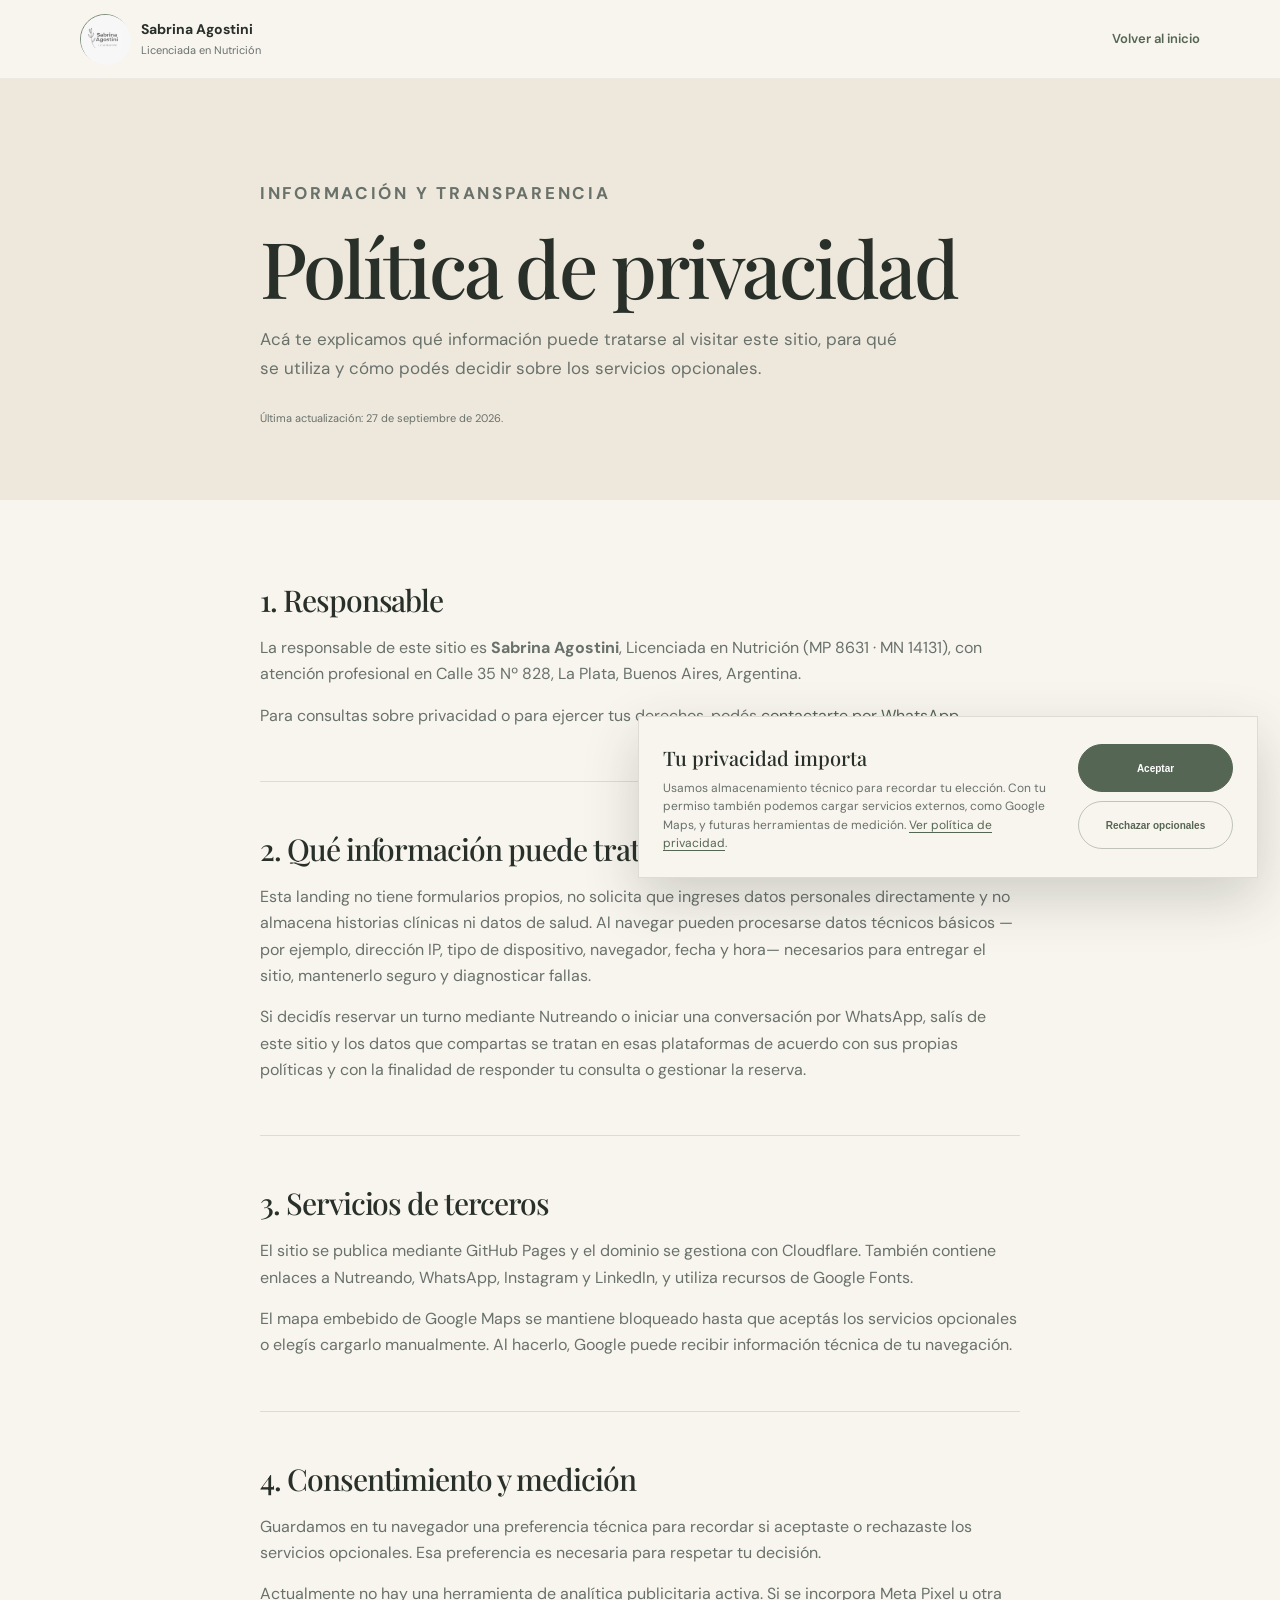
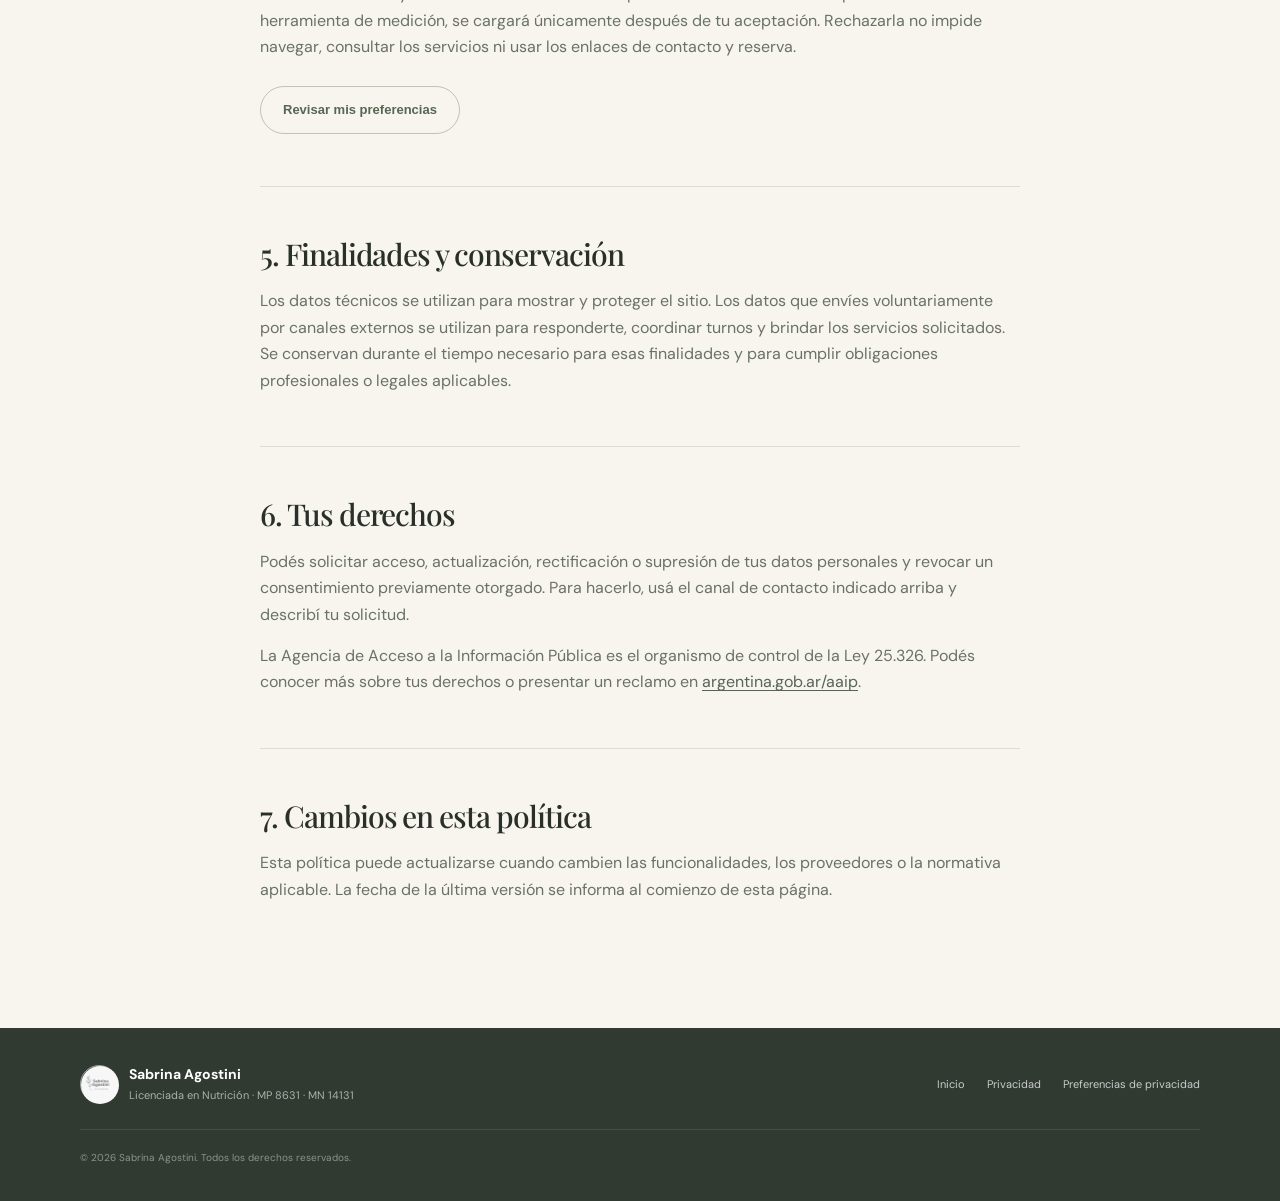
==== privacidad.html @ 87dbe58c "Add privacy page and consent controls" ====
<!doctype html>
<html lang="es-AR">
  <head>
    <meta charset="utf-8">
    <meta name="viewport" content="width=device-width,initial-scale=1">
    <title>Política de privacidad | Sabrina Agostini Nutrición</title>
    <meta name="description" content="Información sobre privacidad, datos personales y preferencias de medición del sitio de Sabrina Agostini Nutrición.">
    <meta name="robots" content="index,follow">
    <meta name="theme-color" content="#7d8f7b">
    <link rel="canonical" href="https://sabrinaagostininutricion.com.ar/privacidad.html">
    <link rel="icon" href="/assets/images/logo-gris.jpeg?v=1" type="image/jpeg">
    <link rel="preconnect" href="https://fonts.googleapis.com">
    <link rel="preconnect" href="https://fonts.gstatic.com" crossorigin>
    <link rel="preload" as="style" href="https://fonts.googleapis.com/css2?family=DM+Sans:wght@400;500;600;700&family=Playfair+Display:wght@500;600&display=swap">
    <link href="https://fonts.googleapis.com/css2?family=DM+Sans:wght@400;500;600;700&family=Playfair+Display:wght@500;600&display=swap" rel="stylesheet" media="print" onload="this.media='all'">
    <noscript><link href="https://fonts.googleapis.com/css2?family=DM+Sans:wght@400;500;600;700&family=Playfair+Display:wght@500;600&display=swap" rel="stylesheet"></noscript>
    <link rel="stylesheet" href="css/style.css?v=0.3.0">
  </head>
  <body>
    <header class="site-header">
      <div class="container nav">
        <a class="brand" href="index.html"><span class="brand-mark"><img class="brand-logo" src="assets/images/logo-gris-160.webp" alt="Sabrina Agostini" width="160" height="160"></span><span><strong>Sabrina Agostini</strong><small>Licenciada en Nutrición</small></span></a>
        <a class="privacy-back" href="index.html">Volver al inicio</a>
      </div>
    </header>

    <main class="privacy-page">
      <section class="privacy-hero"><div class="container privacy-container"><p class="eyebrow">Información y transparencia</p><h1>Política de privacidad</h1><p>Acá te explicamos qué información puede tratarse al visitar este sitio, para qué se utiliza y cómo podés decidir sobre los servicios opcionales.</p><small>Última actualización: 27 de septiembre de 2026.</small></div></section>

      <section class="privacy-content"><div class="container privacy-container">
        <article>
          <h2>1. Responsable</h2>
          <p>La responsable de este sitio es <strong>Sabrina Agostini</strong>, Licenciada en Nutrición (MP 8631 · MN 14131), con atención profesional en Calle 35 Nº 828, La Plata, Buenos Aires, Argentina.</p>
          <p>Para consultas sobre privacidad o para ejercer tus derechos, podés <a href="https://wa.me/5492804634763?text=Hola%2C%20quisiera%20realizar%20una%20consulta%20sobre%20mis%20datos%20personales." target="_blank" rel="noopener noreferrer">contactarte por WhatsApp</a>.</p>
        </article>

        <article>
          <h2>2. Qué información puede tratarse</h2>
          <p>Esta landing no tiene formularios propios, no solicita que ingreses datos personales directamente y no almacena historias clínicas ni datos de salud. Al navegar pueden procesarse datos técnicos básicos —por ejemplo, dirección IP, tipo de dispositivo, navegador, fecha y hora— necesarios para entregar el sitio, mantenerlo seguro y diagnosticar fallas.</p>
          <p>Si decidís reservar un turno mediante Nutreando o iniciar una conversación por WhatsApp, salís de este sitio y los datos que compartas se tratan en esas plataformas de acuerdo con sus propias políticas y con la finalidad de responder tu consulta o gestionar la reserva.</p>
        </article>

        <article>
          <h2>3. Servicios de terceros</h2>
          <p>El sitio se publica mediante GitHub Pages y el dominio se gestiona con Cloudflare. También contiene enlaces a Nutreando, WhatsApp, Instagram y LinkedIn, y utiliza recursos de Google Fonts.</p>
          <p>El mapa embebido de Google Maps se mantiene bloqueado hasta que aceptás los servicios opcionales o elegís cargarlo manualmente. Al hacerlo, Google puede recibir información técnica de tu navegación.</p>
        </article>

        <article>
          <h2>4. Consentimiento y medición</h2>
          <p>Guardamos en tu navegador una preferencia técnica para recordar si aceptaste o rechazaste los servicios opcionales. Esa preferencia es necesaria para respetar tu decisión.</p>
          <p>Actualmente no hay una herramienta de analítica publicitaria activa. Si se incorpora Meta Pixel u otra herramienta de medición, se cargará únicamente después de tu aceptación. Rechazarla no impide navegar, consultar los servicios ni usar los enlaces de contacto y reserva.</p>
          <button class="button button-secondary privacy-settings-button" type="button" data-privacy-settings>Revisar mis preferencias</button>
        </article>

        <article>
          <h2>5. Finalidades y conservación</h2>
          <p>Los datos técnicos se utilizan para mostrar y proteger el sitio. Los datos que envíes voluntariamente por canales externos se utilizan para responderte, coordinar turnos y brindar los servicios solicitados. Se conservan durante el tiempo necesario para esas finalidades y para cumplir obligaciones profesionales o legales aplicables.</p>
        </article>

        <article>
          <h2>6. Tus derechos</h2>
          <p>Podés solicitar acceso, actualización, rectificación o supresión de tus datos personales y revocar un consentimiento previamente otorgado. Para hacerlo, usá el canal de contacto indicado arriba y describí tu solicitud.</p>
          <p>La Agencia de Acceso a la Información Pública es el organismo de control de la Ley 25.326. Podés conocer más sobre tus derechos o presentar un reclamo en <a href="https://www.argentina.gob.ar/aaip/datospersonales" target="_blank" rel="noopener noreferrer">argentina.gob.ar/aaip</a>.</p>
        </article>

        <article>
          <h2>7. Cambios en esta política</h2>
          <p>Esta política puede actualizarse cuando cambien las funcionalidades, los proveedores o la normativa aplicable. La fecha de la última versión se informa al comienzo de esta página.</p>
        </article>
      </div></section>
    </main>

    <footer class="site-footer"><div class="container footer-grid"><a class="brand footer-brand" href="index.html"><span class="brand-mark"><img class="brand-logo" src="assets/images/logo-gris-160.webp" alt="Sabrina Agostini" width="160" height="160"></span><span><strong>Sabrina Agostini</strong><small>Licenciada en Nutrición · MP 8631 · MN 14131</small></span></a><div class="footer-links"><a href="index.html">Inicio</a><a href="privacidad.html" aria-current="page">Privacidad</a><button class="footer-link-button" type="button" data-privacy-settings>Preferencias de privacidad</button></div><p>© <span id="year"></span> Sabrina Agostini. Todos los derechos reservados.</p></div></footer>
    <script src="js/main.js?v=0.3.0"></script>
  </body>
</html>
---- css/style.css ----
:root{
  --sage: #7d8f7b;
  --sage-dark: #566654;
  --sage-light: #dfe6dc;
  --cream: #f8f5ee;
  --beige: #eee8dc;
  --sand: #ded3c1;
  --ink: #283029;
  --muted: #69716b;
  --white: #fff;
  --line: rgba(40,48,41,.13);
  --serif: "Playfair Display",Georgia,serif;
  --sans: "DM Sans",Arial,sans-serif
}
*{
  box-sizing: border-box
}
html{
  scroll-behavior: smooth;
  overflow-x: hidden
}
body{
  margin: 0;
  color: var(--ink);
  background: var(--cream);
  font-family: var(--sans);
  line-height: 1.65;
  overflow-x: hidden
}
a{
  color: inherit;
  text-decoration: none
}
.container{
  width: min(1120px,calc(100% - 48px));
  margin: auto
}
.section{
  padding: 110px 0
}
.section-soft{
  background: var(--beige)
}
.site-header{
  position: sticky;
  top: 0;
  z-index: 50;
  background: rgba(248,245,238,.92);
  backdrop-filter: blur(14px);
  border-bottom: 1px solid rgba(40,48,41,.06)
}
.nav{
  min-height: 78px;
  display: flex;
  align-items: center;
  justify-content: space-between;
  gap: 28px
}
.brand{
  display: inline-flex;
  align-items: center;
  gap: 11px
}
.brand-mark{
  width: 38px;
  height: 38px;
  border: 1px solid var(--sage);
  border-radius: 50%;
  display: grid;
  place-items: center;
  font-family: var(--serif);
  color: var(--sage-dark);
  font-size: 14px
}
.brand strong,.brand small{
  display: block
}
.brand strong{
  font-size: 14px
}
.brand small{
  color: var(--muted);
  font-size: 11px
}
.main-menu{
  display: flex;
  align-items: center;
  gap: 26px;
  font-size: 13px;
  color: var(--muted)
}
.button{
  display: inline-flex;
  align-items: center;
  justify-content: center;
  min-height: 48px;
  padding: 0 22px;
  border-radius: 999px;
  background: var(--sage-dark);
  color: var(--white);
  border: 1px solid var(--sage-dark);
  font-size: 13px;
  font-weight: 600;
  transition: .2s
}
.button:hover{
  transform: translateY(-2px)
}
.button-small{
  min-height: 42px;
  padding-inline: 18px
}
.button-secondary{
  background: transparent;
  color: var(--sage-dark);
  border-color: rgba(86,102,84,.35)
}
.button-light{
  background: #fff;
  color: var(--sage-dark);
  border-color: #fff
}
.button-outline-light{
  background: transparent;
  color: #fff;
  border-color: rgba(255,255,255,.65)
}
.menu-toggle{
  display: none;
  border: 0;
  background: transparent;
  padding: 8px
}
.menu-toggle span{
  display: block;
  width: 24px;
  height: 2px;
  background: var(--ink);
  margin: 5px 0
}
.hero{
  padding-top: 90px;
  padding-bottom: 120px
}
.hero-grid{
  display: grid;
  grid-template-columns: 1.03fr .97fr;
  align-items: center;
  gap: 72px
}
.eyebrow{
  margin: 0 0 16px;
  color: var(--sage-dark);
  font-size: 11px;
  font-weight: 700;
  letter-spacing: .16em;
  text-transform: uppercase
}
h1,h2,h3{
  margin: 0
}
h1,h2{
  font-family: var(--serif);
  font-weight: 500;
  letter-spacing: -.035em
}
h1{
  font-size: clamp(52px,6vw,82px);
  line-height: .98
}
h1 em{
  display: block;
  color: var(--sage-dark);
  font-style: normal
}
h2{
  font-size: clamp(38px,4vw,56px);
  line-height: 1.06
}
.hero-text{
  max-width: 570px;
  margin: 28px 0 30px;
  color: var(--muted);
  font-size: 16px
}
.hero-actions{
  display: flex;
  gap: 12px;
  flex-wrap: wrap
}
.hero-meta{
  display: flex;
  gap: 22px;
  margin-top: 24px;
  color: var(--muted);
  font-size: 12px
}
.hero-visual{
  position: relative;
  min-height: 620px
}
.photo-placeholder{
  min-height: 620px;
  background: linear-gradient(145deg,rgba(125,143,123,.18),rgba(238,232,220,.8)),radial-gradient(circle at 70% 20%,rgba(255,255,255,.8),transparent 34%),var(--sand);
  display: grid;
  place-items: end center;
  padding-bottom: 42px;
  color: var(--sage-dark);
  text-transform: uppercase;
  letter-spacing: .12em;
  font-size: 10px
}
.floating-note{
  position: absolute;
  left: -38px;
  bottom: 38px;
  width: 270px;
  padding: 20px 22px;
  background: rgba(255,255,255,.93);
  box-shadow: 0 18px 50px rgba(40,48,41,.08)
}
.floating-note strong,.floating-note span{
  display: block
}
.floating-note strong{
  font-size: 13px
}
.floating-note span{
  font-size: 11px;
  color: var(--muted)
}
.about-grid,.clinic-grid,.faq-grid{
  display: grid;
  grid-template-columns: .9fr 1.1fr;
  gap: 90px;
  align-items: center
}
.about-photo{
  min-height: 560px
}
.about-copy{
  max-width: 560px
}
.about-copy h2{
  margin-bottom: 26px
}
.about-copy p,.pillar p,.service-card p,.audience-list p,details p{
  color: var(--muted);
  font-size: 14px
}
.credentials{
  display: flex;
  gap: 10px;
  flex-wrap: wrap;
  margin-top: 26px
}
.credentials span{
  display: inline-flex;
  padding: 7px 12px;
  border: 1px solid rgba(86,102,84,.25);
  border-radius: 999px;
  color: var(--sage-dark);
  font-size: 11px;
  font-weight: 700;
  letter-spacing: .06em
}
.social-links{
  display: flex;
  gap: 22px;
  margin-top: 28px;
  font-size: 13px;
  font-weight: 600
}
.section-heading{
  max-width: 700px;
  margin-bottom: 55px
}
.centered{
  text-align: center;
  margin-inline: auto
}
.pillars{
  display: grid;
  grid-template-columns: repeat(3,1fr);
  border-top: 1px solid var(--line)
}
.pillars article{
  padding: 32px 34px 20px 0;
  border-right: 1px solid var(--line)
}
.pillars article+article{
  padding-left: 34px
}
.pillars article:last-child{
  border-right: 0
}
.pillars span,.service-card>span{
  color: var(--sage-dark);
  font-size: 10px;
  letter-spacing: .14em;
  text-transform: uppercase;
  font-weight: 700
}
.pillars h3{
  margin: 24px 0 12px;
  font-family: var(--serif);
  font-size: 25px
}
.services-grid{
  display: grid;
  grid-template-columns: repeat(2,1fr);
  gap: 18px
}
.service-card{
  background: var(--cream);
  padding: 34px;
  display: flex;
  flex-direction: column;
  border: 1px solid rgba(40,48,41,.08)
}
.service-card.featured{
  background: var(--sage-light);
  border: 0
}
.service-card.program{
  background: var(--sage-dark);
  color: #fff;
  border: 0
}
.service-card.program>span,.service-card.program h3,.service-card.program strong,.service-card.program a{
  color: #fff
}
.service-card h3{
  margin: 18px 0 12px;
  font-family: var(--serif);
  font-size: 28px
}
.service-card p{
  margin-bottom: 6px
}
.service-card ul{
  margin: 16px 0 0;
  padding-left: 19px;
  color: var(--muted);
  font-size: 13px
}
.service-card.program ul{
  color: rgba(255,255,255,.8)
}
.service-card li+li{
  margin-top: 5px
}
.service-meta{
  margin-top: auto;
  padding-top: 28px;
  display: flex;
  justify-content: space-between;
  align-items: end;
  gap: 15px
}
.service-meta>span{
  color: var(--muted);
  font-size: 11px
}
.service-card.program .service-meta>span{
  color: rgba(255,255,255,.72)
}
.service-card strong{
  font-family: var(--serif);
  font-size: 30px;
  color: var(--sage-dark);
  white-space: nowrap
}
.service-card a{
  margin-top: 14px;
  color: var(--sage-dark);
  font-size: 12px;
  font-weight: 700
}
.service-note{
  display: block;
  margin-top: 9px;
  color: var(--muted);
  font-size: 10px
}
.service-card.program .service-note{
  color: rgba(255,255,255,.68)
}
.audience-grid{
  display: grid;
  grid-template-columns: .8fr 1.2fr;
  gap: 100px
}
.audience-list>div{
  display: grid;
  grid-template-columns: 42px 1fr;
  column-gap: 18px;
  padding: 25px 0;
  border-bottom: 1px solid var(--line)
}
.audience-list span{
  color: var(--sage-dark);
  font-size: 11px;
  font-weight: 700
}
.audience-list strong{
  font-family: var(--serif);
  font-size: 22px;
  font-weight: 500
}
.audience-list p{
  grid-column: 2;
  margin: 4px 0 0
}
.instagram-heading{
  display: flex;
  justify-content: space-between;
  align-items: end;
  margin-bottom: 55px
}
.instagram-heading>a{
  color: var(--sage-dark);
  font-size: 12px;
  font-weight: 700
}
.instagram-grid{
  display: grid;
  grid-template-columns: repeat(3,1fr);
  gap: 14px
}
.instagram-grid div{
  aspect-ratio: auto;
  background: var(--sand);
  display: grid;
  place-items: center;
  color: var(--sage-dark);
  font-size: 11px;
  text-transform: uppercase;
  letter-spacing: .12em
}
.faq-grid{
  align-items: start
}
.faq-list{
  border-top: 1px solid var(--line)
}
details{
  border-bottom: 1px solid var(--line)
}
summary{
  cursor: pointer;
  list-style: none;
  padding: 23px 38px 23px 0;
  font-size: 14px;
  font-weight: 600;
  position: relative
}
summary::-webkit-details-marker{
  display: none
}
summary:after{
  content: "+";
  position: absolute;
  right: 4px;
  color: var(--sage-dark);
  font-size: 20px
}
details[open] summary:after{
  content: "−"
}
details p{
  margin: -5px 0 22px
}
.address{
  font-family: var(--serif);
  font-size: 24px;
  line-height: 1.45
}
.online-note{
  color: var(--muted);
  font-size: 13px;
  max-width: 440px;
  margin-top: 22px
}
.map-placeholder{
  min-height: 480px;
  overflow: hidden;
  padding: 0;
  background: linear-gradient(135deg,rgba(125,143,123,.12),rgba(238,232,220,.8)),repeating-linear-gradient(0deg,transparent 0 36px,rgba(86,102,84,.09) 37px 38px),repeating-linear-gradient(90deg,transparent 0 48px,rgba(86,102,84,.07) 49px 50px);
  display: grid;
  place-items: center;
  text-align: center;
  color: var(--sage-dark);
  text-transform: uppercase;
  letter-spacing: .12em;
  font-size: 11px
}
.map-placeholder iframe{
  width: 100%;
  height: 100%;
  min-height: 480px;
  border: 0;
  display: block
}
.map-placeholder small{
  letter-spacing: 0;
  text-transform: none;
  font-size: 10px;
  color: var(--muted)
}
.final-cta{
  padding: 105px 0;
  text-align: center;
  background: var(--sage-dark);
  color: #fff
}
.final-cta .eyebrow{
  color: var(--sage-light)
}
.final-cta h2{
  font-size: clamp(50px,6vw,80px)
}
.final-cta p:not(.eyebrow){
  max-width: 560px;
  margin: 20px auto 28px;
  color: rgba(255,255,255,.78);
  font-size: 15px
}
.centered-actions{
  justify-content: center
}
.site-footer{
  background: #303a31;
  color: #fff;
  padding: 35px 0
}
.footer-grid{
  display: grid;
  grid-template-columns: 1fr auto;
  gap: 24px;
  align-items: center
}
.footer-brand .brand-mark{
  border-color: rgba(255,255,255,.5);
  color: #fff
}
.footer-brand small{
  color: rgba(255,255,255,.6)
}
.footer-links{
  display: flex;
  gap: 22px;
  font-size: 11px;
  color: rgba(255,255,255,.75)
}
.footer-grid>p{
  grid-column: 1/-1;
  margin: 0;
  padding-top: 20px;
  border-top: 1px solid rgba(255,255,255,.1);
  color: rgba(255,255,255,.45);
  font-size: 10px
}
.whatsapp-float{
  position: fixed;
  right: 22px;
  bottom: 22px;
  width: 54px;
  height: 54px;
  border-radius: 50%;
  display: grid;
  place-items: center;
  background: var(--sage-dark);
  color: #fff;
  font-size: 11px;
  font-weight: 700;
  box-shadow: 0 12px 30px rgba(0,0,0,.18);
  z-index: 40
}
@media(max-width:900px){
  .container{
    width: min(100% - 36px,680px)
  }
  .section{
    padding: 78px 0
  }
  .menu-toggle{
    display: block
  }
  .main-menu{
    position: fixed;
    inset: 78px 0 0;
    background: var(--cream);
    display: flex;
    flex-direction: column;
    align-items: stretch;
    gap: 0;
    padding: 20px 24px;
    transform: translateX(100%);
    transition: .25s;
    font-size: 15px
  }
  .main-menu.open{
    transform: translateX(0)
  }
  .main-menu a{
    padding: 16px 0;
    border-bottom: 1px solid var(--line)
  }
  .main-menu .button{
    margin-top: 18px;
    border: 0
  }
  .hero{
    padding-top: 55px
  }
  .hero-grid,.about-grid,.clinic-grid,.faq-grid,.audience-grid{
    grid-template-columns: 1fr;
    gap: 45px
  }
  .hero-visual,.hero-visual .photo-placeholder{
    min-height: 480px
  }
  .floating-note{
    left: 18px;
    bottom: 24px
  }
  .pillars,.services-grid{
    grid-template-columns: 1fr
  }
  .pillars article{
    border-right: 0;
    border-bottom: 1px solid var(--line);
    padding: 28px 0
  }
  .pillars article+article{
    padding-left: 0
  }
  .pillars article:last-child{
    border-bottom: 0
  }
  .instagram-heading{
    align-items: start;
    flex-direction: column;
    gap: 18px
  }
  .map-placeholder{
    min-height: 360px
  }
  .map-placeholder iframe{
    min-height: 360px
  }
  .footer-grid{
    grid-template-columns: 1fr
  }
  .footer-links{
    flex-wrap: wrap
  }
}
@media(max-width:560px){
  h1{
    font-size: 48px
  }
  h2{
    font-size: 40px
  }
  .hero-actions .button{
    width: 100%
  }
  .hero-meta{
    flex-direction: column;
    gap: 4px
  }
  .hero-visual,.hero-visual .photo-placeholder{
    min-height: 410px
  }
  .floating-note{
    width: 75%
  }
  .about-photo{
    min-height: 400px
  }
  .service-card{
    padding: 28px
  }
  .address{
    font-size: 21px
  }
  .final-cta{
    padding: 80px 0
  }
}


/* V0.2.1 — restore previous responsive layout; keep current assets/clinic data */
.brand-logo{
  width:38px;
  height:38px;
  object-fit:contain;
  border-radius:50%;
  display:block;
}
.photo-placeholder.has-real-photo{
  padding:0;
  overflow:hidden;
  background:var(--sand);
}
.photo-placeholder.has-real-photo picture{
  width:100%;
  height:100%;
  min-height:inherit;
  display:block;
}
.real-photo{
  width:100%;
  height:100%;
  min-height:inherit;
  display:block;
  object-fit:cover;
}
.instagram-grid div{
  overflow:visible;
}
.instagram-photo{
  width:100%;
  height:auto;
  display:block;
  object-fit:initial;
  background:transparent;
}
.clinic-list{
  display:grid;
  grid-template-columns:1fr;
  gap:14px;
  margin-top:28px;
}
.clinic-card{
  padding:22px;
  background:var(--cream);
  border:1px solid rgba(40,48,41,.08);
  display:flex;
  flex-direction:column;
  min-height:190px;
}
.clinic-card h3{
  font-family:var(--serif);
  font-size:23px;
  font-weight:500;
  margin:0 0 8px;
}
.clinic-card p{
  color:var(--muted);
  font-size:13px;
  margin:0 0 16px;
}
.clinic-card .button{
  min-height:38px;
  padding-inline:15px;
  font-size:11px;
  margin-top:auto;
  align-self:flex-start;
}
.whatsapp-float img{
  width:28px;
  height:28px;
  object-fit:contain;
}


/* V0.2.2 — brand, WhatsApp and service-card refinements */
.site-header .brand-mark{
  width:50px;
  height:50px;
}
.site-header .brand-logo{
  width:50px;
  height:50px;
}
.whatsapp-float{
  width:48px;
  height:48px;
  background:transparent;
  box-shadow:none;
}
.whatsapp-float img{
  width:48px;
  height:48px;
  display:block;
  object-fit:contain;
}
.service-card.program p{
  color:rgba(255,255,255,.8);
}
@media(max-width:560px){
  .site-header .brand-mark,
  .site-header .brand-logo{
    width:46px;
    height:46px;
  }
}

/* V0.3.0 — privacy page and consent controls */
.footer-link-button{
  appearance:none;
  border:0;
  padding:0;
  background:transparent;
  color:inherit;
  font:inherit;
  cursor:pointer;
}
.footer-links a:hover,
.footer-link-button:hover{
  color:#fff;
}
.consent-banner{
  position:fixed;
  z-index:100;
  right:22px;
  bottom:22px;
  width:min(620px,calc(100% - 44px));
  padding:24px;
  display:grid;
  grid-template-columns:1fr auto;
  align-items:center;
  gap:24px;
  background:var(--cream);
  border:1px solid var(--line);
  box-shadow:0 20px 55px rgba(40,48,41,.2);
}
.consent-banner[hidden]{
  display:none;
}
.consent-copy strong{
  display:block;
  margin-bottom:5px;
  font-family:var(--serif);
  font-size:20px;
  font-weight:500;
}
.consent-copy p{
  margin:0;
  color:var(--muted);
  font-size:12px;
  line-height:1.55;
}
.consent-copy a,
.privacy-content a{
  color:var(--sage-dark);
  text-decoration:underline;
  text-underline-offset:3px;
}
.consent-actions{
  display:flex;
  flex-direction:column-reverse;
  gap:9px;
}
.consent-actions .button{
  min-width:155px;
  padding:11px 16px;
  font-size:10px;
}
.map-consent{
  max-width:310px;
  padding:26px;
  background:rgba(248,245,238,.9);
  border:1px solid var(--line);
}
.map-consent[hidden]{
  display:none;
}
.map-consent p{
  margin:0 0 16px;
  color:var(--muted);
  font-size:13px;
  line-height:1.55;
  text-transform:none;
  letter-spacing:0;
}
.privacy-back{
  color:var(--sage-dark);
  font-size:13px;
  font-weight:600;
}
.privacy-hero{
  padding:100px 0 70px;
  background:var(--beige);
}
.privacy-container{
  width:min(760px,calc(100% - 48px));
}
.privacy-hero h1{
  margin-bottom:20px;
  font-size:clamp(48px,7vw,78px);
}
.privacy-hero p{
  max-width:650px;
  margin:0 0 22px;
  color:var(--muted);
  font-size:17px;
}
.privacy-hero small{
  color:var(--muted);
  font-size:11px;
}
.privacy-content{
  padding:85px 0 110px;
}
.privacy-content article+article{
  margin-top:52px;
  padding-top:52px;
  border-top:1px solid var(--line);
}
.privacy-content h2{
  margin:0 0 18px;
  font-size:30px;
}
.privacy-content p{
  margin:0 0 15px;
  color:var(--muted);
}
.privacy-settings-button{
  margin-top:10px;
}
@media(max-width:720px){
  .consent-banner{
    right:16px;
    bottom:16px;
    width:calc(100% - 32px);
    grid-template-columns:1fr;
    gap:18px;
  }
  .consent-actions{
    flex-direction:column-reverse;
  }
  .consent-actions .button{
    width:100%;
  }
  .privacy-hero{
    padding:72px 0 55px;
  }
  .privacy-content{
    padding:65px 0 85px;
  }
  .privacy-container{
    width:min(100% - 36px,760px);
  }
}
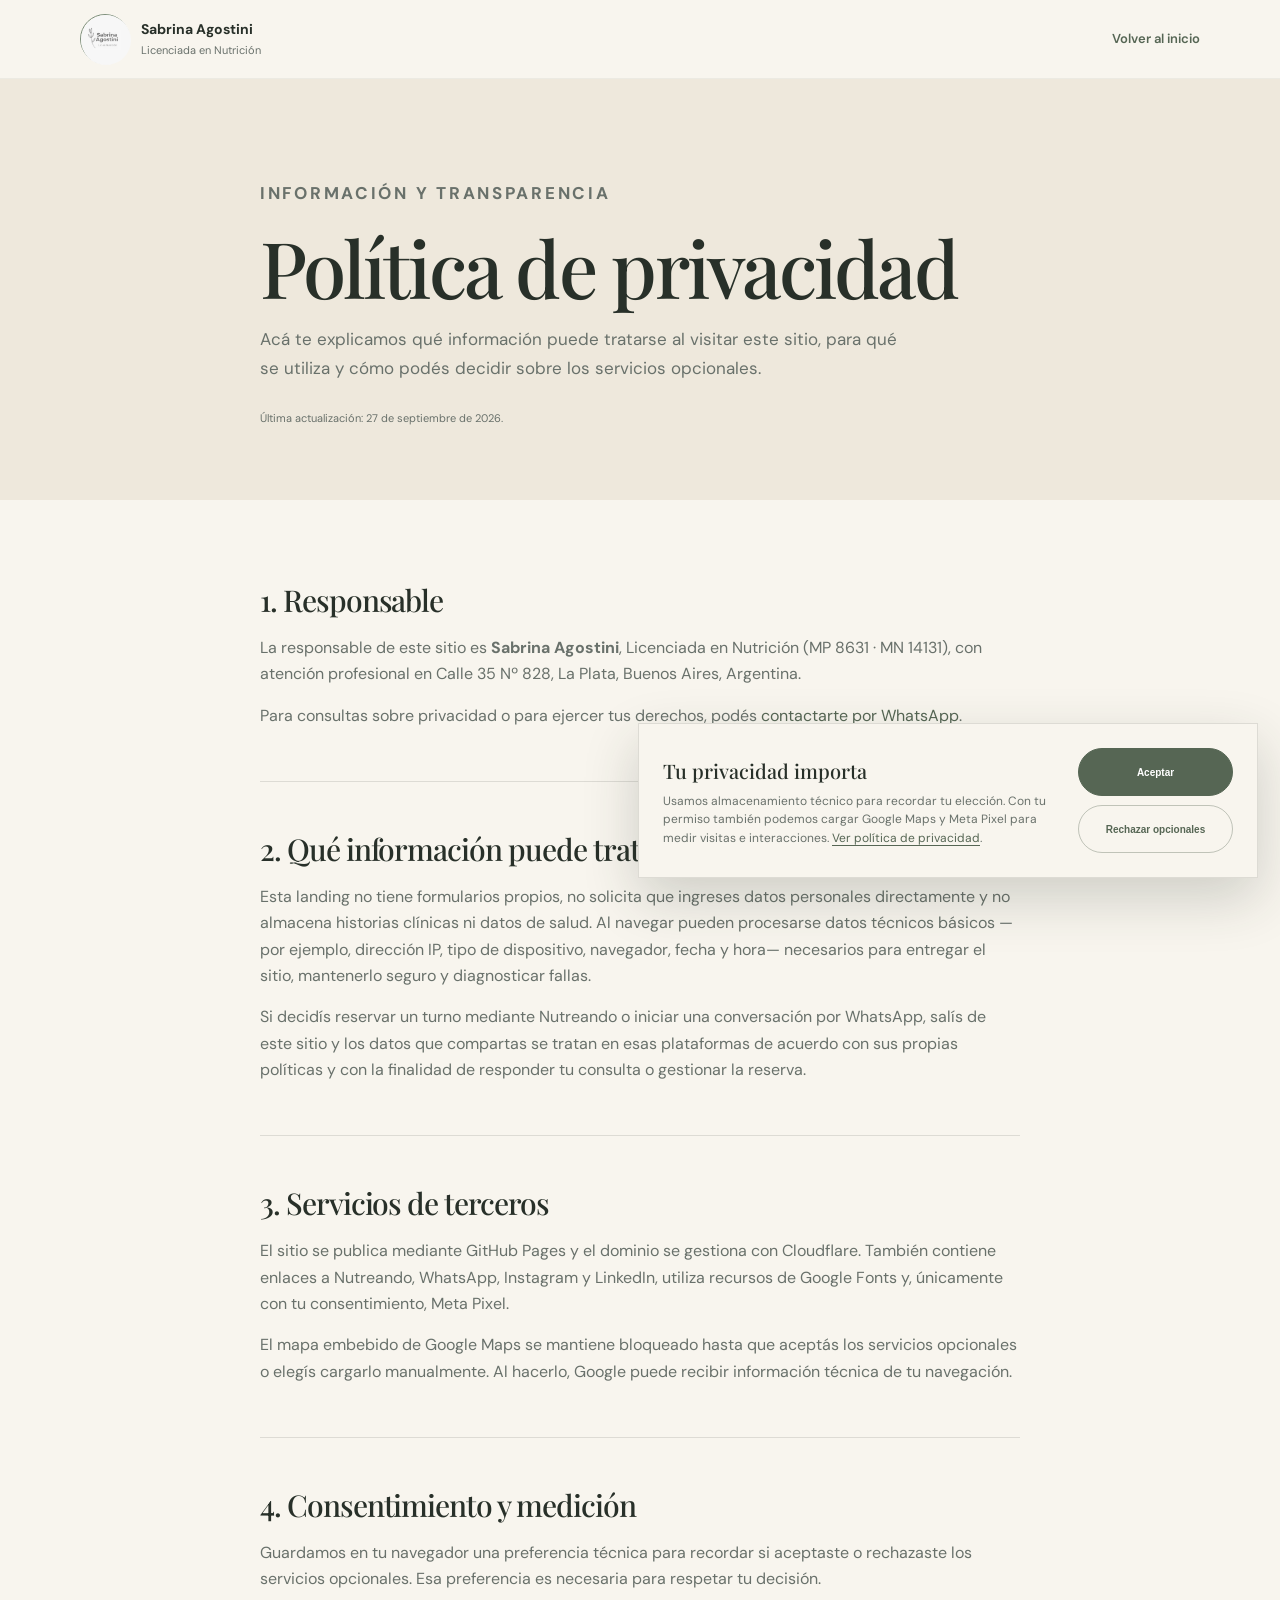
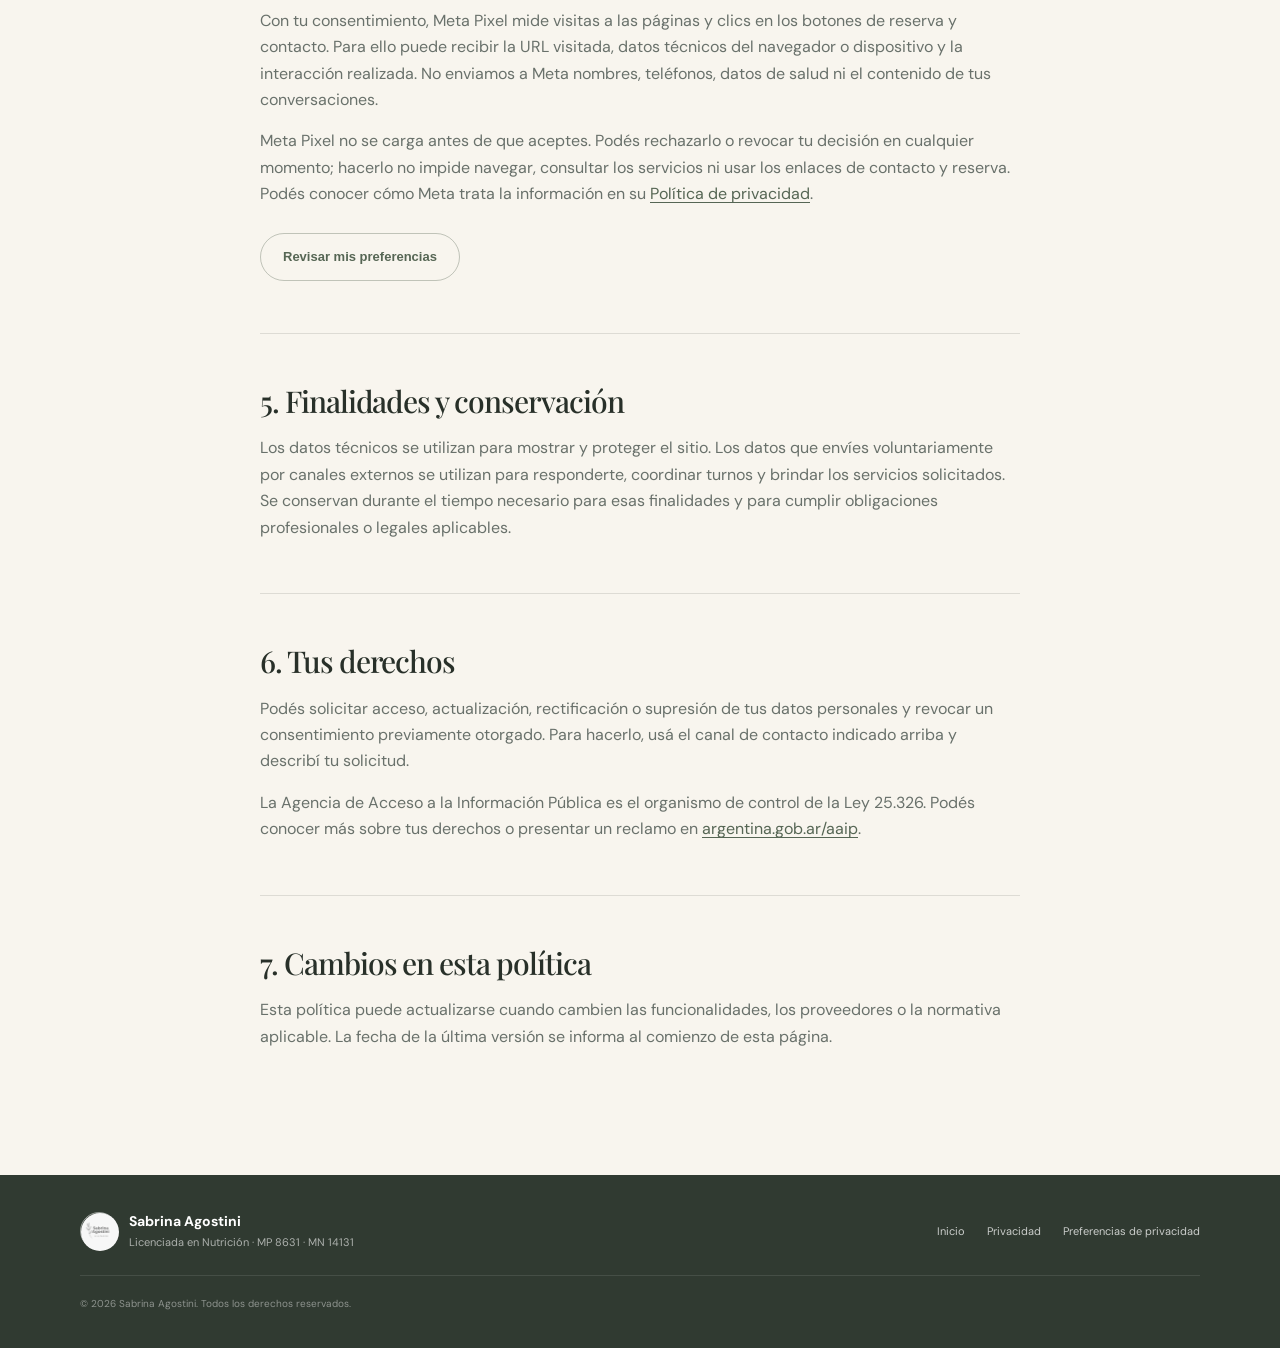
==== commit 71f508bd: "Configure consent-aware Meta Pixel tracking" ====
--- a/privacidad.html
+++ b/privacidad.html
@@ -31,7 +31,7 @@
         <article>
           <h2>1. Responsable</h2>
           <p>La responsable de este sitio es <strong>Sabrina Agostini</strong>, Licenciada en Nutrición (MP 8631 · MN 14131), con atención profesional en Calle 35 Nº 828, La Plata, Buenos Aires, Argentina.</p>
-          <p>Para consultas sobre privacidad o para ejercer tus derechos, podés <a href="https://wa.me/5492804634763?text=Hola%2C%20quisiera%20realizar%20una%20consulta%20sobre%20mis%20datos%20personales." target="_blank" rel="noopener noreferrer">contactarte por WhatsApp</a>.</p>
+          <p>Para consultas sobre privacidad o para ejercer tus derechos, podés <a href="https://wa.me/5492804634763?text=Hola%2C%20quisiera%20realizar%20una%20consulta%20sobre%20mis%20datos%20personales." target="_blank" rel="noopener noreferrer" data-no-meta-event>contactarte por WhatsApp</a>.</p>
         </article>
 
         <article>
@@ -42,14 +42,15 @@
 
         <article>
           <h2>3. Servicios de terceros</h2>
-          <p>El sitio se publica mediante GitHub Pages y el dominio se gestiona con Cloudflare. También contiene enlaces a Nutreando, WhatsApp, Instagram y LinkedIn, y utiliza recursos de Google Fonts.</p>
+          <p>El sitio se publica mediante GitHub Pages y el dominio se gestiona con Cloudflare. También contiene enlaces a Nutreando, WhatsApp, Instagram y LinkedIn, utiliza recursos de Google Fonts y, únicamente con tu consentimiento, Meta Pixel.</p>
           <p>El mapa embebido de Google Maps se mantiene bloqueado hasta que aceptás los servicios opcionales o elegís cargarlo manualmente. Al hacerlo, Google puede recibir información técnica de tu navegación.</p>
         </article>
 
         <article>
           <h2>4. Consentimiento y medición</h2>
           <p>Guardamos en tu navegador una preferencia técnica para recordar si aceptaste o rechazaste los servicios opcionales. Esa preferencia es necesaria para respetar tu decisión.</p>
-          <p>Actualmente no hay una herramienta de analítica publicitaria activa. Si se incorpora Meta Pixel u otra herramienta de medición, se cargará únicamente después de tu aceptación. Rechazarla no impide navegar, consultar los servicios ni usar los enlaces de contacto y reserva.</p>
+          <p>Con tu consentimiento, Meta Pixel mide visitas a las páginas y clics en los botones de reserva y contacto. Para ello puede recibir la URL visitada, datos técnicos del navegador o dispositivo y la interacción realizada. No enviamos a Meta nombres, teléfonos, datos de salud ni el contenido de tus conversaciones.</p>
+          <p>Meta Pixel no se carga antes de que aceptes. Podés rechazarlo o revocar tu decisión en cualquier momento; hacerlo no impide navegar, consultar los servicios ni usar los enlaces de contacto y reserva. Podés conocer cómo Meta trata la información en su <a href="https://www.facebook.com/privacy/policy/" target="_blank" rel="noopener noreferrer">Política de privacidad</a>.</p>
           <button class="button button-secondary privacy-settings-button" type="button" data-privacy-settings>Revisar mis preferencias</button>
         </article>
 
@@ -72,6 +73,6 @@
     </main>
 
     <footer class="site-footer"><div class="container footer-grid"><a class="brand footer-brand" href="index.html"><span class="brand-mark"><img class="brand-logo" src="assets/images/logo-gris-160.webp" alt="Sabrina Agostini" width="160" height="160"></span><span><strong>Sabrina Agostini</strong><small>Licenciada en Nutrición · MP 8631 · MN 14131</small></span></a><div class="footer-links"><a href="index.html">Inicio</a><a href="privacidad.html" aria-current="page">Privacidad</a><button class="footer-link-button" type="button" data-privacy-settings>Preferencias de privacidad</button></div><p>© <span id="year"></span> Sabrina Agostini. Todos los derechos reservados.</p></div></footer>
-    <script src="js/main.js?v=0.3.0"></script>
+    <script src="js/main.js?v=0.3.1"></script>
   </body>
 </html>
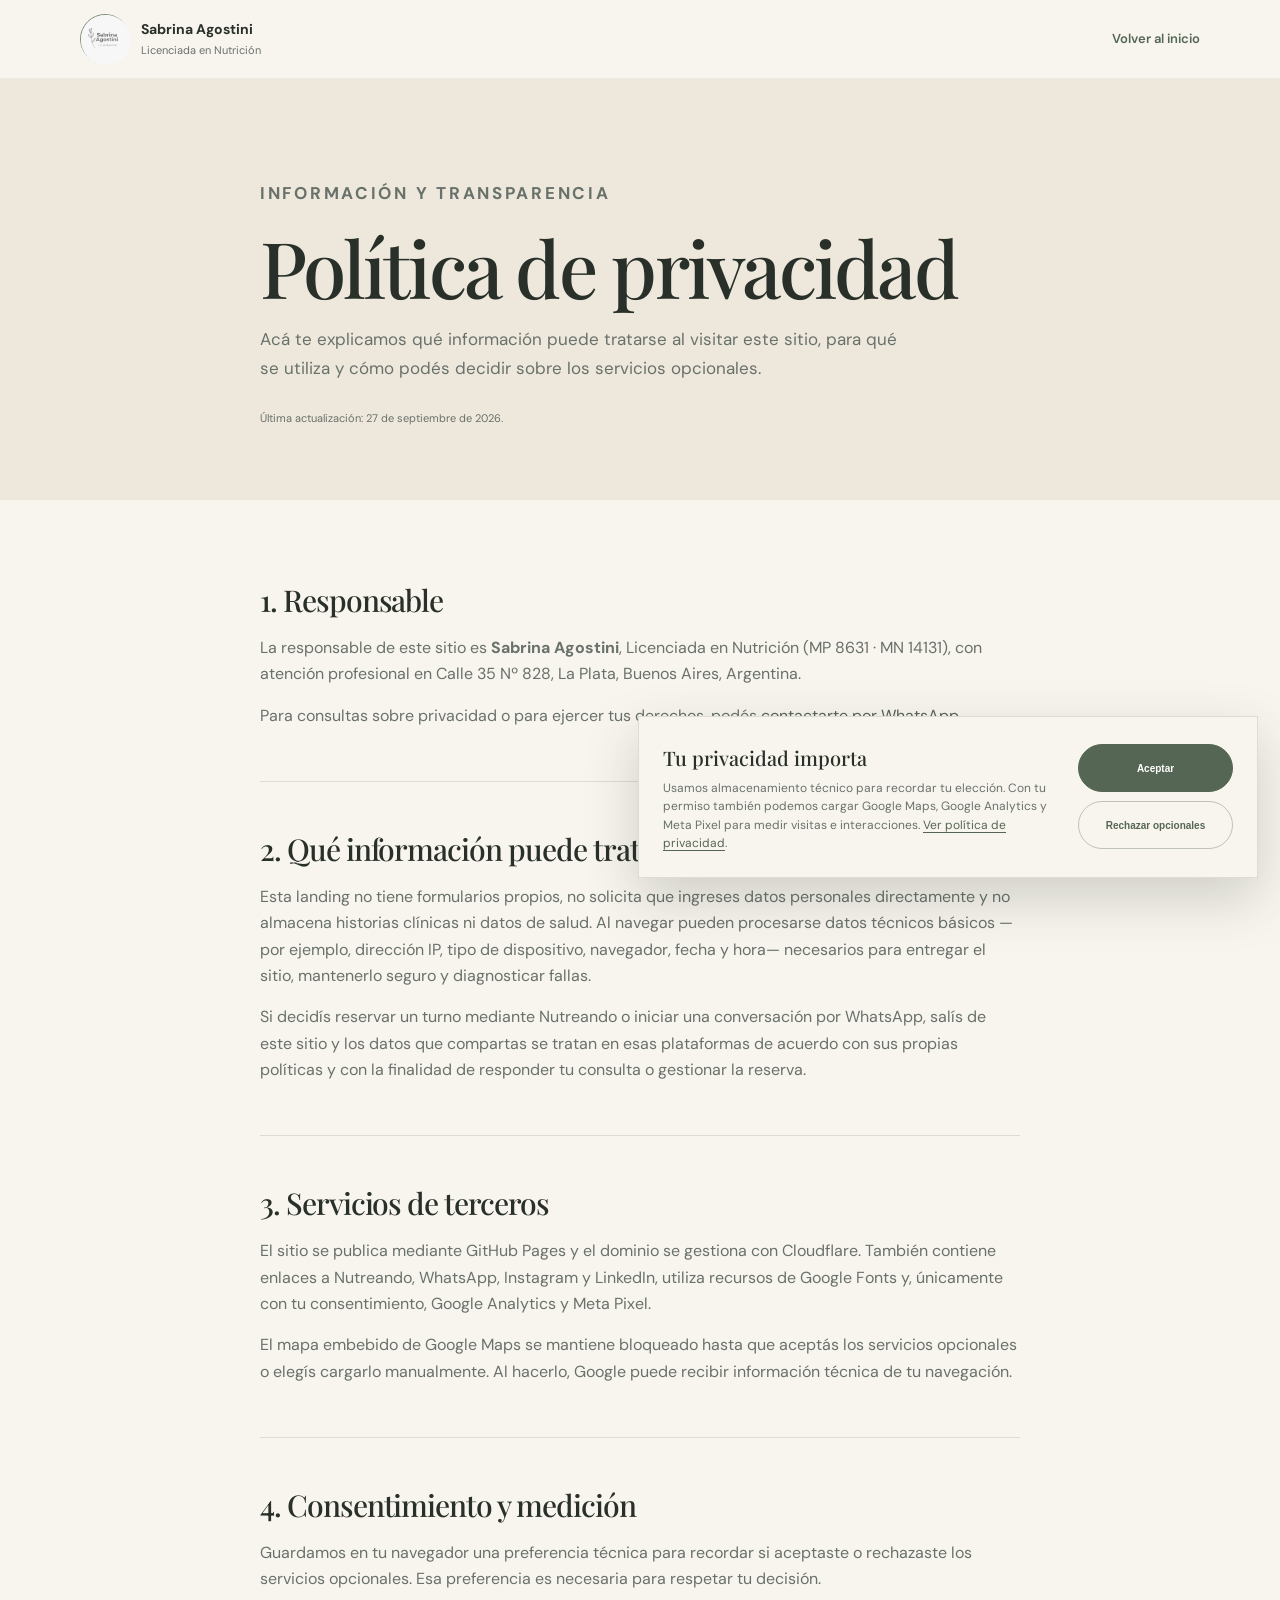
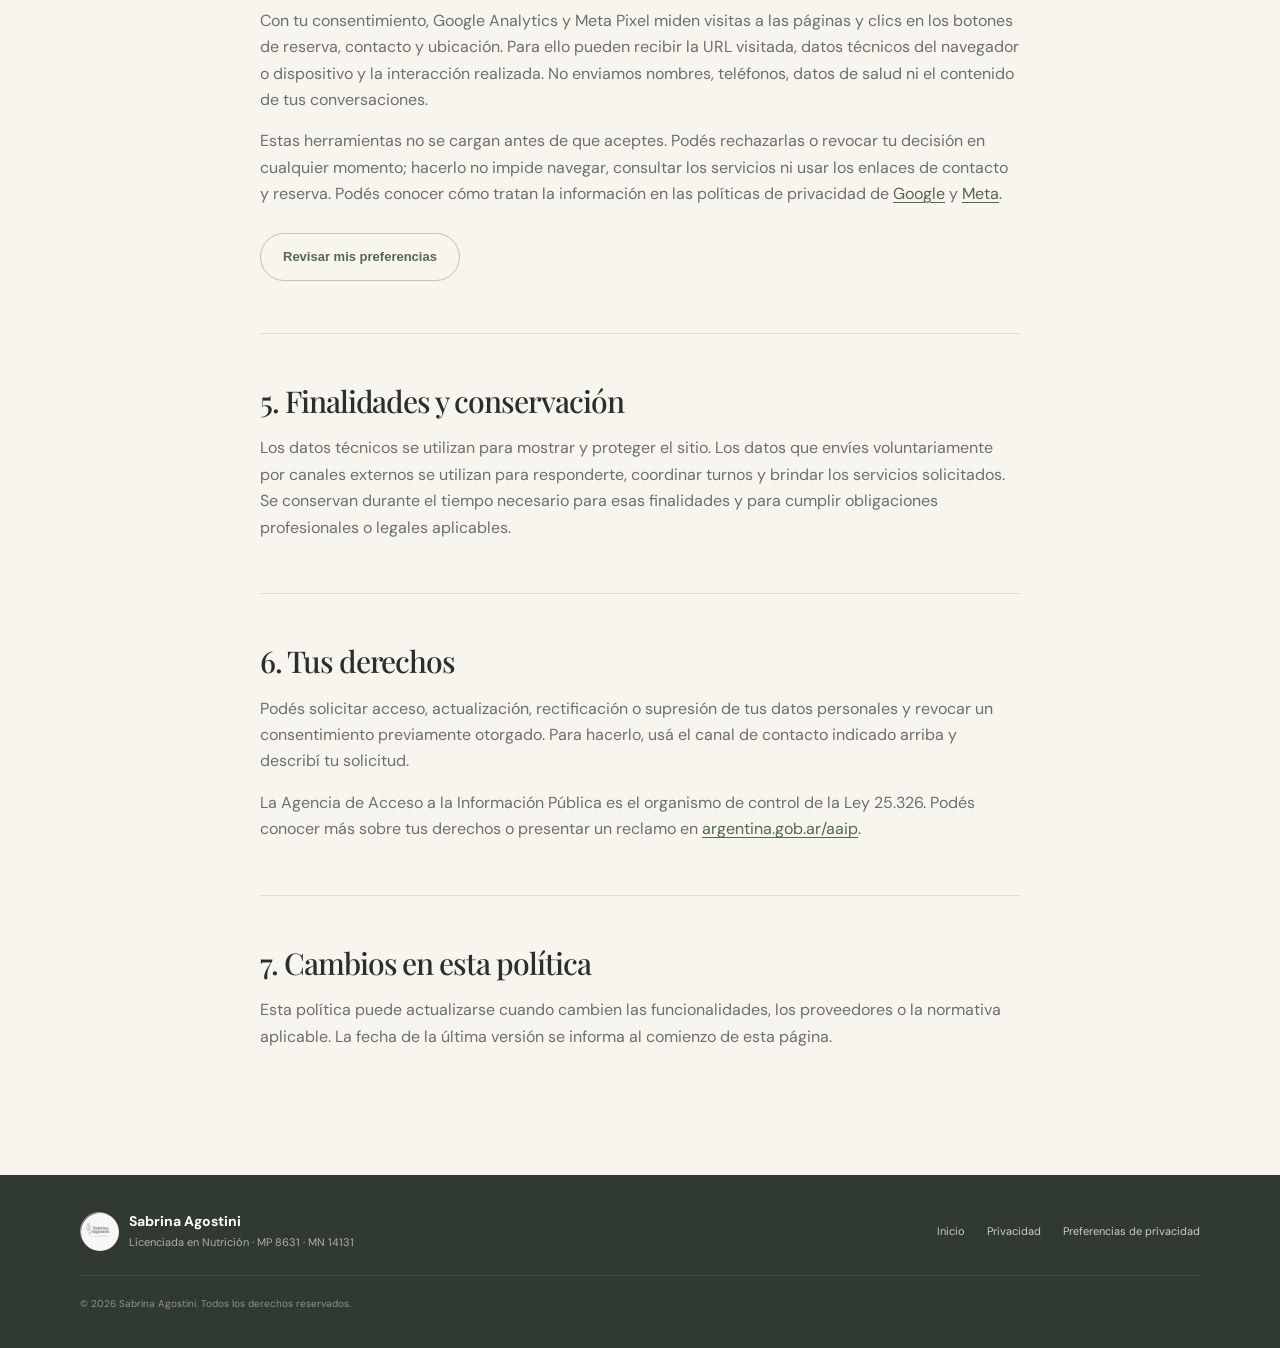
==== commit 34beb561: "Add consent-aware Google Analytics tracking" ====
--- a/privacidad.html
+++ b/privacidad.html
@@ -42,15 +42,15 @@
 
         <article>
           <h2>3. Servicios de terceros</h2>
-          <p>El sitio se publica mediante GitHub Pages y el dominio se gestiona con Cloudflare. También contiene enlaces a Nutreando, WhatsApp, Instagram y LinkedIn, utiliza recursos de Google Fonts y, únicamente con tu consentimiento, Meta Pixel.</p>
+          <p>El sitio se publica mediante GitHub Pages y el dominio se gestiona con Cloudflare. También contiene enlaces a Nutreando, WhatsApp, Instagram y LinkedIn, utiliza recursos de Google Fonts y, únicamente con tu consentimiento, Google Analytics y Meta Pixel.</p>
           <p>El mapa embebido de Google Maps se mantiene bloqueado hasta que aceptás los servicios opcionales o elegís cargarlo manualmente. Al hacerlo, Google puede recibir información técnica de tu navegación.</p>
         </article>
 
         <article>
           <h2>4. Consentimiento y medición</h2>
           <p>Guardamos en tu navegador una preferencia técnica para recordar si aceptaste o rechazaste los servicios opcionales. Esa preferencia es necesaria para respetar tu decisión.</p>
-          <p>Con tu consentimiento, Meta Pixel mide visitas a las páginas y clics en los botones de reserva y contacto. Para ello puede recibir la URL visitada, datos técnicos del navegador o dispositivo y la interacción realizada. No enviamos a Meta nombres, teléfonos, datos de salud ni el contenido de tus conversaciones.</p>
-          <p>Meta Pixel no se carga antes de que aceptes. Podés rechazarlo o revocar tu decisión en cualquier momento; hacerlo no impide navegar, consultar los servicios ni usar los enlaces de contacto y reserva. Podés conocer cómo Meta trata la información en su <a href="https://www.facebook.com/privacy/policy/" target="_blank" rel="noopener noreferrer">Política de privacidad</a>.</p>
+          <p>Con tu consentimiento, Google Analytics y Meta Pixel miden visitas a las páginas y clics en los botones de reserva, contacto y ubicación. Para ello pueden recibir la URL visitada, datos técnicos del navegador o dispositivo y la interacción realizada. No enviamos nombres, teléfonos, datos de salud ni el contenido de tus conversaciones.</p>
+          <p>Estas herramientas no se cargan antes de que aceptes. Podés rechazarlas o revocar tu decisión en cualquier momento; hacerlo no impide navegar, consultar los servicios ni usar los enlaces de contacto y reserva. Podés conocer cómo tratan la información en las políticas de privacidad de <a href="https://policies.google.com/privacy" target="_blank" rel="noopener noreferrer">Google</a> y <a href="https://www.facebook.com/privacy/policy/" target="_blank" rel="noopener noreferrer">Meta</a>.</p>
           <button class="button button-secondary privacy-settings-button" type="button" data-privacy-settings>Revisar mis preferencias</button>
         </article>
 
@@ -73,6 +73,6 @@
     </main>
 
     <footer class="site-footer"><div class="container footer-grid"><a class="brand footer-brand" href="index.html"><span class="brand-mark"><img class="brand-logo" src="assets/images/logo-gris-160.webp" alt="Sabrina Agostini" width="160" height="160"></span><span><strong>Sabrina Agostini</strong><small>Licenciada en Nutrición · MP 8631 · MN 14131</small></span></a><div class="footer-links"><a href="index.html">Inicio</a><a href="privacidad.html" aria-current="page">Privacidad</a><button class="footer-link-button" type="button" data-privacy-settings>Preferencias de privacidad</button></div><p>© <span id="year"></span> Sabrina Agostini. Todos los derechos reservados.</p></div></footer>
-    <script src="js/main.js?v=0.3.1"></script>
+    <script src="js/main.js?v=0.3.3"></script>
   </body>
 </html>
